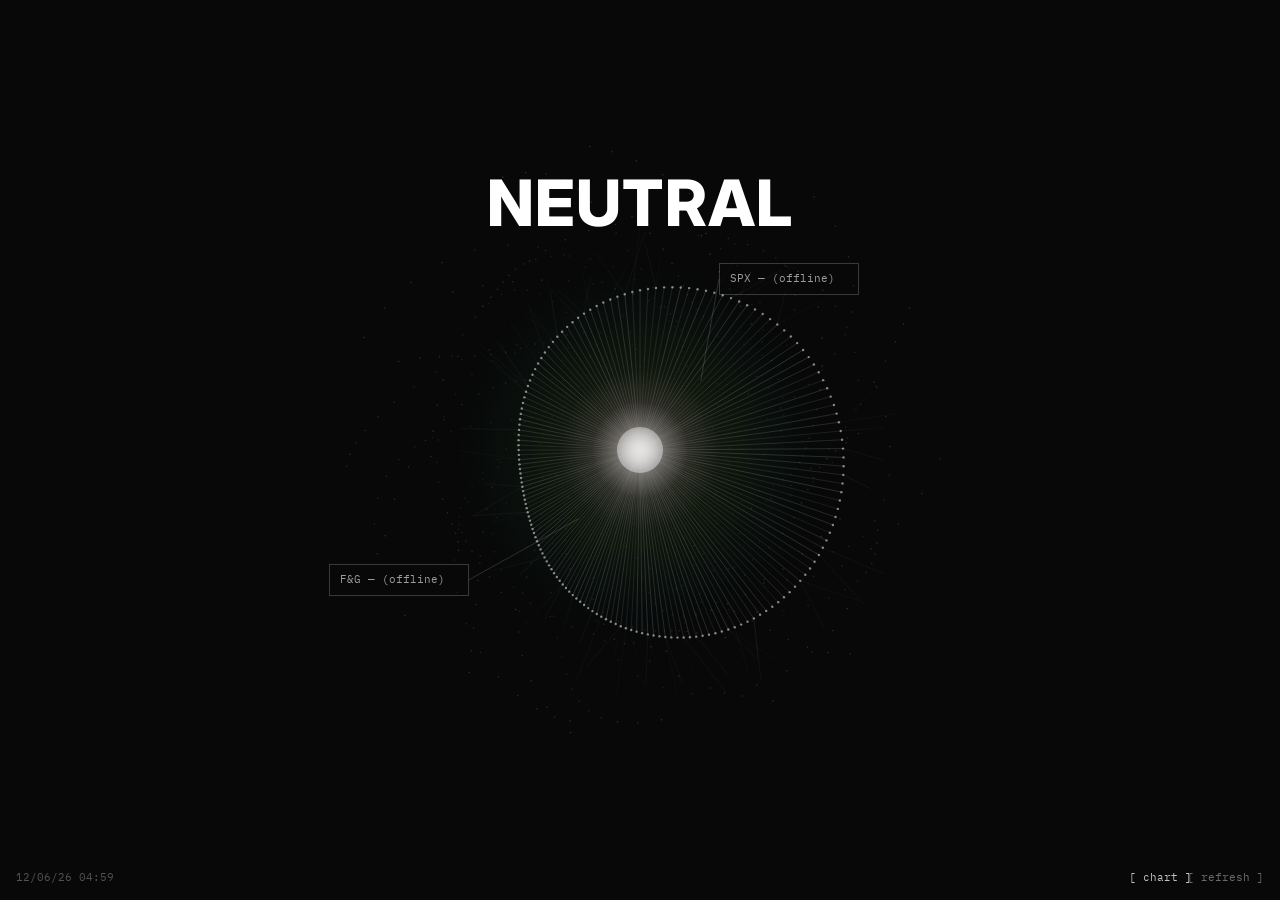
==== index.html @ 87fe1cbe "Implement F&G Visualizer as index.html + styles.css + app.js Splits the design prototype into three " ====
<!DOCTYPE html>
<html>
<head>
<meta charset="UTF-8">
<meta name="viewport" content="width=device-width, initial-scale=1">
<title>F&amp;G Visualizer — PERMANENCE</title>
<link href="https://fonts.googleapis.com/css2?family=Inter:wght@800&family=IBM+Plex+Mono&display=swap" rel="stylesheet">
<link rel="stylesheet" href="styles.css">
</head>
<body>

<canvas id="canvas"></canvas>

<svg id="leaders" xmlns="http://www.w3.org/2000/svg">
  <line id="ldr-spx" stroke="rgba(255,255,255,0.15)" stroke-width="1"/>
  <line id="ldr-fg"  stroke="rgba(255,255,255,0.15)" stroke-width="1"/>
</svg>

<div id="overlay">
  <div id="mood-label-a" class="mood-label">READING THE MARKET…</div>
  <div id="mood-label-b" class="mood-label"></div>
  <div class="ann-box" id="ann-spx"><span id="spx-val">SPX — —</span></div>
  <div class="ann-box" id="ann-fg">
    <span id="fg-val">F&amp;G — —</span>
    <span id="fg-hist" class="dim"></span>
  </div>
</div>

<div id="timestamp"></div>
<button id="chart-btn"   class="ctrl-btn active">[ chart ]</button>
<button id="refresh-btn" class="ctrl-btn">[ refresh ]</button>
<div id="tooltip"></div>

<div id="tweaks-panel">
  <h4>Tweaks</h4>
  <div class="tw-row">
    <label>State override</label>
    <select id="tw-state">
      <option value="auto">AUTO</option>
      <option value="EXTREME_GREED">EXT. GREED</option>
      <option value="GREED">GREED</option>
      <option value="NEUTRAL">NEUTRAL</option>
      <option value="FEAR">FEAR</option>
      <option value="EXTREME_FEAR">EXT. FEAR</option>
    </select>
  </div>
  <div class="tw-row">
    <label>Node density</label>
    <input type="range" id="tw-density" min="0.4" max="2" step="0.1" value="1">
  </div>
  <div class="tw-row">
    <label>Drift speed</label>
    <input type="range" id="tw-drift" min="0.2" max="3" step="0.1" value="1">
  </div>
  <div class="tw-row">
    <label>Leader lines</label>
    <input type="checkbox" id="tw-leaders" checked>
  </div>
</div>

<script src="app.js"></script>
</body>
</html>
---- styles.css ----
* { margin: 0; padding: 0; box-sizing: border-box; }
html, body { width: 100%; height: 100%; overflow: hidden; background: #080808; }

#canvas { position: absolute; inset: 0; }
#overlay { position: absolute; inset: 0; pointer-events: none; }

.mood-label {
  position: absolute;
  left: 50%;
  font-family: 'Inter', sans-serif;
  font-weight: 800;
  font-size: clamp(1.6rem, 5vw, 4rem);
  text-transform: uppercase;
  letter-spacing: 0.02em;
  color: #ffffff;
  line-height: 1;
  text-align: center;
  pointer-events: none;
  white-space: nowrap;
  transform: translate(-50%, -100%);
  transition: opacity 0.5s ease;
}
#mood-label-a { opacity: 1; }
#mood-label-b { opacity: 0; }

.ann-box {
  position: absolute;
  border: 1px solid rgba(255,255,255,0.2);
  padding: 6px 10px;
  pointer-events: none;
  min-width: 140px;
}
.ann-box span {
  font-family: 'IBM Plex Mono', monospace;
  font-size: 11px;
  color: rgba(255,255,255,0.6);
  display: block;
  line-height: 1.6;
  white-space: nowrap;
}
.ann-box span.dim { color: rgba(255,255,255,0.3); }

#leaders { position: absolute; inset: 0; pointer-events: none; overflow: visible; }

#timestamp {
  position: fixed; bottom: 16px; left: 16px;
  font-family: 'IBM Plex Mono', monospace;
  font-size: 11px; color: rgba(255,255,255,0.3);
  pointer-events: none; z-index: 10;
}
.ctrl-btn {
  position: fixed;
  font-family: 'IBM Plex Mono', monospace;
  font-size: 11px; color: rgba(255,255,255,0.4);
  background: none; border: none; cursor: pointer;
  z-index: 10; letter-spacing: 0;
}
.ctrl-btn:hover { color: rgba(255,255,255,0.75); }
.ctrl-btn.active { color: rgba(255,255,255,0.75); }
#refresh-btn { bottom: 16px; right: 16px; }
#chart-btn   { bottom: 16px; right: 88px; }

#tooltip {
  position: fixed;
  font-family: 'IBM Plex Mono', monospace;
  font-size: 11px; color: rgba(255,255,255,0.55);
  pointer-events: none; display: none; z-index: 20;
}

#tweaks-panel {
  display: none; position: fixed;
  bottom: 48px; right: 16px; width: 210px;
  border: 1px solid rgba(255,255,255,0.15);
  background: rgba(8,8,8,0.94);
  padding: 14px 16px;
  font-family: 'IBM Plex Mono', monospace;
  font-size: 10px; color: rgba(255,255,255,0.5);
  z-index: 100;
}
#tweaks-panel.visible { display: block; }
#tweaks-panel h4 {
  font-size: 9px; text-transform: uppercase;
  letter-spacing: 0.1em; color: rgba(255,255,255,0.3);
  margin-bottom: 12px;
}
.tw-row { display: flex; align-items: center; justify-content: space-between; margin-bottom: 9px; }
.tw-row label { font-size: 9px; color: rgba(255,255,255,0.38); }
.tw-row select {
  background: transparent; border: 1px solid rgba(255,255,255,0.15);
  color: rgba(255,255,255,0.6); font-family: 'IBM Plex Mono', monospace;
  font-size: 9px; padding: 2px 4px; cursor: pointer;
}
.tw-row select option { background: #111; }
.tw-row input[type=range] { width: 88px; cursor: pointer; accent-color: rgba(255,255,255,0.4); }
.tw-row input[type=checkbox] { cursor: pointer; accent-color: rgba(255,255,255,0.4); }
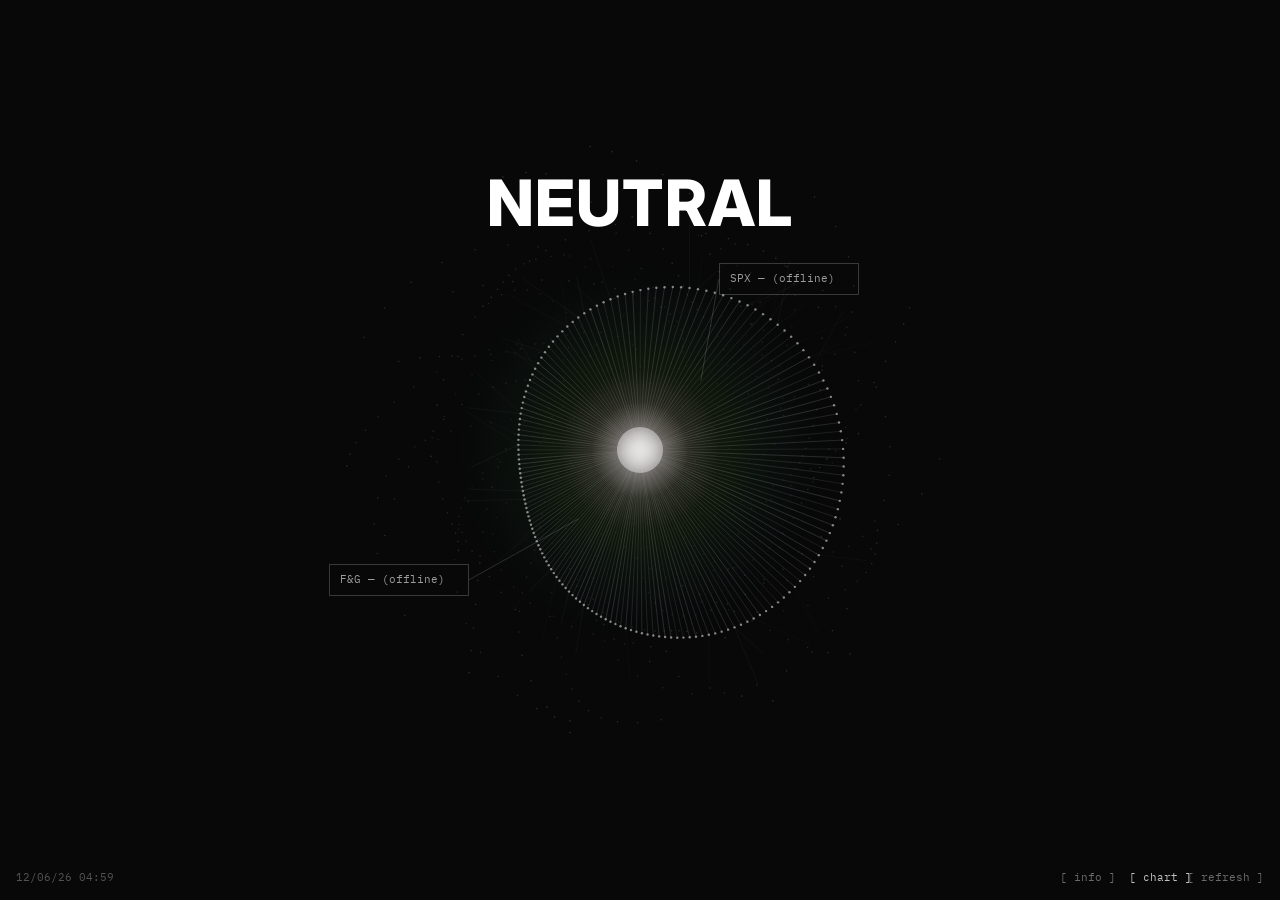
==== commit 210bda1f: "Add info button and about popup Adds [ info ] button between [ chart ] and [ refresh ] at bottom-rig" ====
--- a/index.html
+++ b/index.html
@@ -28,8 +28,17 @@
 
 <div id="timestamp"></div>
 <button id="chart-btn"   class="ctrl-btn active">[ chart ]</button>
+<button id="info-btn"    class="ctrl-btn">[ info ]</button>
 <button id="refresh-btn" class="ctrl-btn">[ refresh ]</button>
 <div id="tooltip"></div>
+
+<div id="info-modal">
+  <div id="info-content">
+    <button id="info-close">✕</button>
+    <p>The Fear-Greed Visualizer is a project I developed to transform the way we perceive market sentiment by turning abstract financial data into an immersive interactive experience. Built using HTML, JavaScript, and Three.js, the application pulls real-time data from the Fear and Greed Index. This metric tracks whether emotions like fear or irrational exuberance are driving the stock market. To ensure accuracy, the visualizer sources data from the CNN Business Fear and Greed Index, which aggregates seven weighted indicators including stock price momentum, market volatility, and junk bond demand.</p>
+    <p>Instead of just looking at a static number or a needle on a gauge, users can explore a dynamic 3D environment where the visual elements shift and react based on the current market mood. Lighting, speed, and geometry are all affected by this logic. My goal was to bridge the gap between data science and creative coding to provide a sensory way for investors and tech enthusiasts to gauge the psychological state of the market.</p>
+  </div>
+</div>
 
 <div id="tweaks-panel">
   <h4>Tweaks</h4>
--- a/styles.css
+++ b/styles.css
@@ -59,6 +59,33 @@
 .ctrl-btn.active { color: rgba(255,255,255,0.75); }
 #refresh-btn { bottom: 16px; right: 16px; }
 #chart-btn   { bottom: 16px; right: 88px; }
+#info-btn    { bottom: 16px; right: 164px; }
+
+#info-modal {
+  display: none; position: fixed; inset: 0;
+  background: rgba(0,0,0,0.6);
+  z-index: 200;
+  align-items: center; justify-content: center;
+}
+#info-modal.visible { display: flex; }
+#info-content {
+  position: relative;
+  max-width: 520px; width: calc(100% - 48px);
+  border: 1px solid rgba(255,255,255,0.15);
+  background: rgba(8,8,8,0.96);
+  padding: 32px 32px 28px;
+  font-family: 'IBM Plex Mono', monospace;
+  font-size: 12px; line-height: 1.75;
+  color: rgba(255,255,255,0.55);
+}
+#info-content p + p { margin-top: 16px; }
+#info-close {
+  position: absolute; top: 14px; right: 16px;
+  background: none; border: none; cursor: pointer;
+  font-family: 'IBM Plex Mono', monospace;
+  font-size: 11px; color: rgba(255,255,255,0.3);
+}
+#info-close:hover { color: rgba(255,255,255,0.7); }
 
 #tooltip {
   position: fixed;
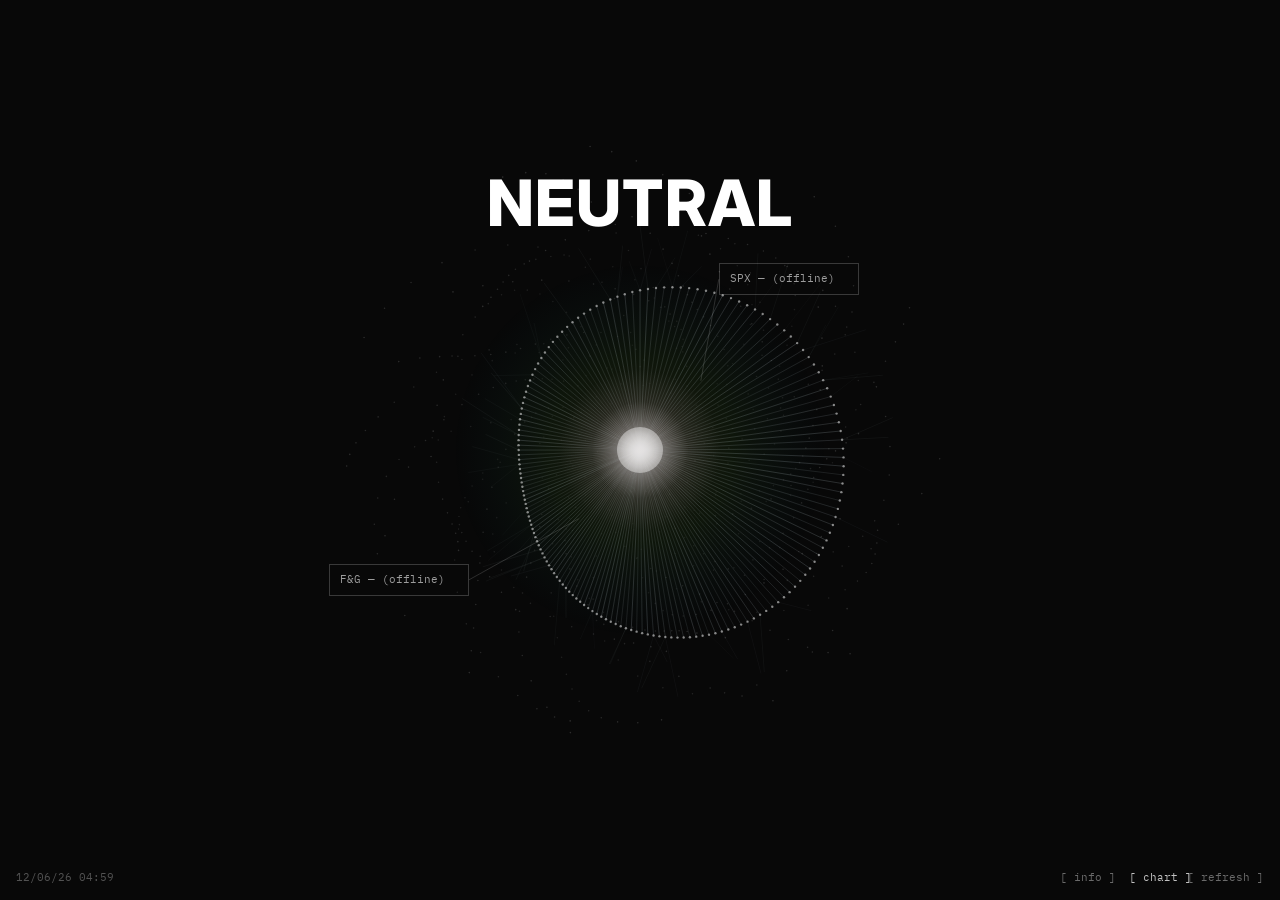
==== commit 99458ea6: "Fix info modal hidden by default and toggle via inline style Modal was rendering in document flow be" ====
--- a/index.html
+++ b/index.html
@@ -32,7 +32,7 @@
 <button id="refresh-btn" class="ctrl-btn">[ refresh ]</button>
 <div id="tooltip"></div>
 
-<div id="info-modal">
+<div id="info-modal" style="display:none">
   <div id="info-content">
     <button id="info-close">✕</button>
     <p>The Fear-Greed Visualizer is a project I developed to transform the way we perceive market sentiment by turning abstract financial data into an immersive interactive experience. Built using HTML, JavaScript, and Three.js, the application pulls real-time data from the Fear and Greed Index. This metric tracks whether emotions like fear or irrational exuberance are driving the stock market. To ensure accuracy, the visualizer sources data from the CNN Business Fear and Greed Index, which aggregates seven weighted indicators including stock price momentum, market volatility, and junk bond demand.</p>
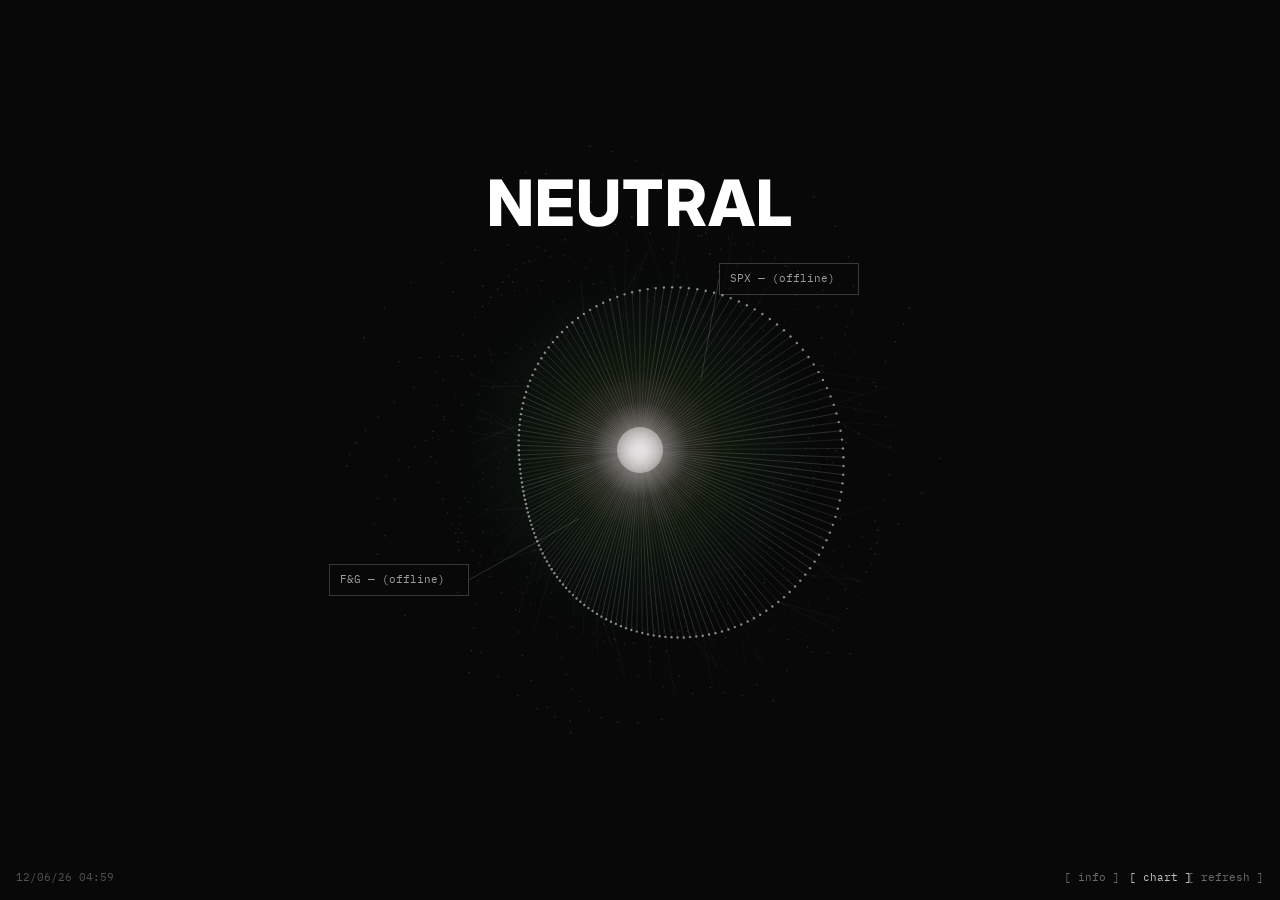
==== commit 9ce4128c: "Adjust info button spacing and fix modal copy - Move #info-btn to right: 160px so the chart→info gap" ====
--- a/index.html
+++ b/index.html
@@ -35,7 +35,7 @@
 <div id="info-modal" style="display:none">
   <div id="info-content">
     <button id="info-close">✕</button>
-    <p>The Fear-Greed Visualizer is a project I developed to transform the way we perceive market sentiment by turning abstract financial data into an immersive interactive experience. Built using HTML, JavaScript, and Three.js, the application pulls real-time data from the Fear and Greed Index. This metric tracks whether emotions like fear or irrational exuberance are driving the stock market. To ensure accuracy, the visualizer sources data from the CNN Business Fear and Greed Index, which aggregates seven weighted indicators including stock price momentum, market volatility, and junk bond demand.</p>
+    <p>The Fear-Greed Visualizer is a project I developed to transform the way we perceive market sentiment by turning abstract financial data into an immersive interactive experience. Built using HTML, JavaScript, and CSS, the application pulls real-time data from the Fear and Greed Index. This metric tracks whether emotions like fear or irrational exuberance are driving the stock market. To ensure accuracy, the visualizer sources data from the CNN Business Fear and Greed Index, which aggregates seven weighted indicators including stock price momentum, market volatility, and junk bond demand.</p>
     <p>Instead of just looking at a static number or a needle on a gauge, users can explore a dynamic 3D environment where the visual elements shift and react based on the current market mood. Lighting, speed, and geometry are all affected by this logic. My goal was to bridge the gap between data science and creative coding to provide a sensory way for investors and tech enthusiasts to gauge the psychological state of the market.</p>
   </div>
 </div>
--- a/styles.css
+++ b/styles.css
@@ -59,7 +59,7 @@
 .ctrl-btn.active { color: rgba(255,255,255,0.75); }
 #refresh-btn { bottom: 16px; right: 16px; }
 #chart-btn   { bottom: 16px; right: 88px; }
-#info-btn    { bottom: 16px; right: 164px; }
+#info-btn    { bottom: 16px; right: 160px; }
 
 #info-modal {
   display: none; position: fixed; inset: 0;
